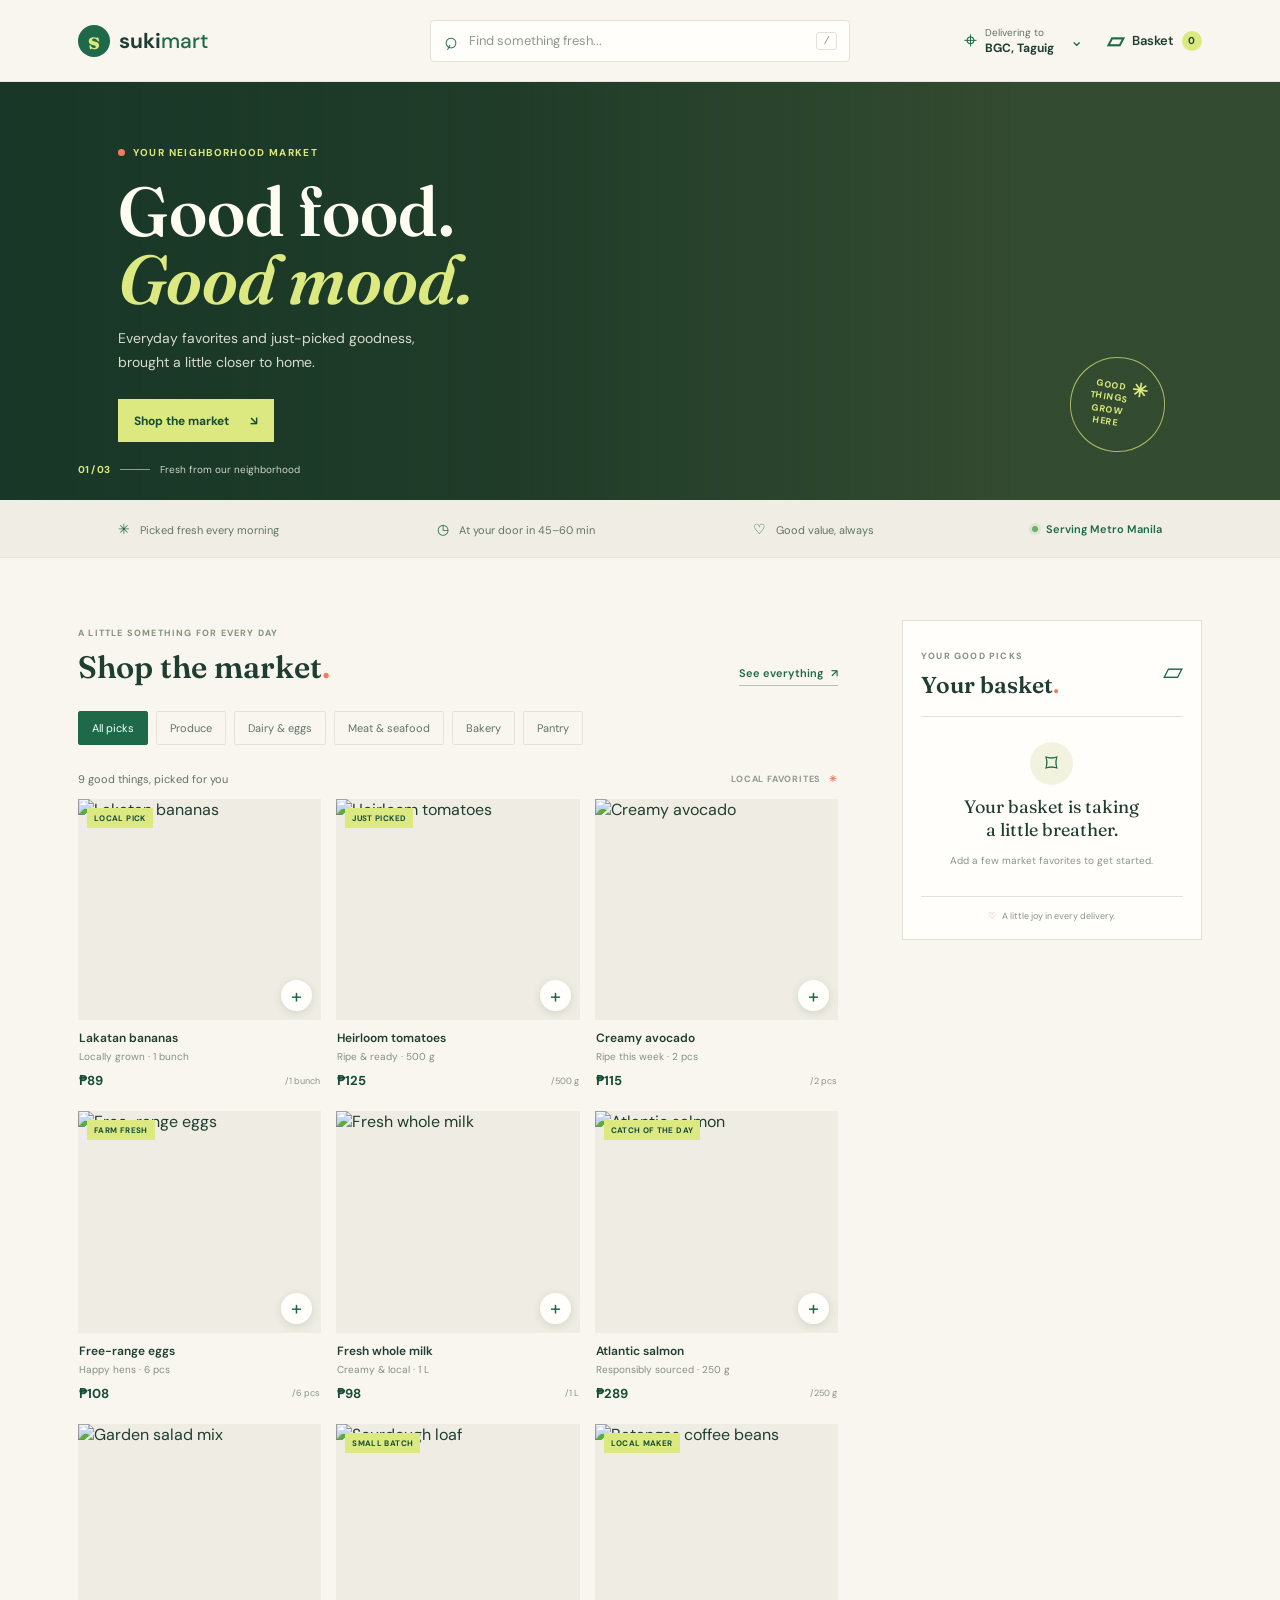
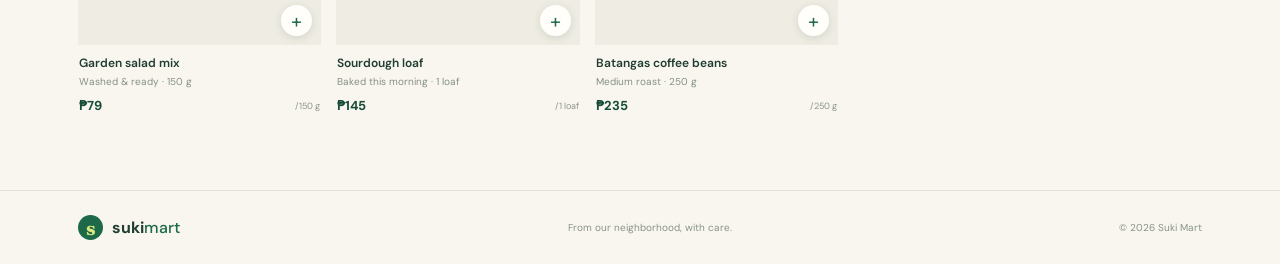
==== main/index.html @ c1ce72f1 "frontend" ====
<!doctype html>
<html lang="en">
	<head>
		<meta charset="utf-8">
		<meta name="viewport" content="width=device-width, initial-scale=1">
		<meta name="theme-color" content="#f8f6ee">
		<meta name="description" content="Fresh finds and everyday favorites from Suki Mart, delivered around Metro Manila.">
		<title>Suki Mart | Good food, close to home</title>
		<link rel="preconnect" href="https://fonts.googleapis.com">
		<link rel="preconnect" href="https://fonts.gstatic.com" crossorigin>
		<link href="https://fonts.googleapis.com/css2?family=DM+Sans:wght@400;500;600;700&family=Fraunces:opsz,wght@9..144,600;9..144,700&display=swap" rel="stylesheet">
		<link rel="stylesheet" href="styles.css">
		<script src="app.js" defer></script>
	</head>
	<body>
		<header class="site-header">
			<a class="brand" href="#top" aria-label="Suki Mart home">
				<span class="brand-mark" aria-hidden="true">s</span>
				<span>suki<span class="brand-light">mart</span></span>
			</a>

			<form class="search" role="search" id="search-form">
				<span class="search-icon" aria-hidden="true">⌕</span>
				<label class="visually-hidden" for="search-input">Search groceries</label>
				<input id="search-input" type="search" placeholder="Find something fresh..." autocomplete="off">
				<kbd> / </kbd>
			</form>

			<div class="header-actions">
				<label class="branch-picker">
					<span class="pin-icon" aria-hidden="true">⌖</span>
					<span class="branch-copy"><small>Delivering to</small>
						<select id="branch-select" aria-label="Choose delivery branch">
							<option>BGC, Taguig</option>
							<option>Makati</option>
							<option>Ortigas</option>
							<option>Kapitolyo</option>
							<option>Cubao</option>
							<option>Katipunan</option>
							<option>Tomas Morato</option>
							<option>Shaw</option>
							<option>Alabang</option>
							<option>BF Parañaque</option>
							<option>Marikina</option>
							<option>Ermita</option>
						</select>
					</span>
					<span class="chevron" aria-hidden="true">⌄</span>
				</label>
				<a class="cart-link" href="#your-basket" aria-label="View your basket">
					<span aria-hidden="true">▱</span>
					<span class="cart-link-label">Basket</span>
					<span class="cart-count" id="cart-count">0</span>
				</a>
			</div>
		</header>

		<main id="top">
			<section class="hero" aria-labelledby="hero-title">
				<div class="hero-content">
					<span class="eyebrow"><span class="eyebrow-dot"></span> YOUR NEIGHBORHOOD MARKET</span>
					<h1 id="hero-title">Good food.<br><em>Good mood.</em></h1>
					<p>Everyday favorites and just-picked goodness, brought a little closer to home.</p>
					<a class="hero-button" href="#market">Shop the market <span aria-hidden="true">↘</span></a>
				</div>
				<div class="hero-note"><span>01 / 03</span><span class="note-rule"></span><span>Fresh from our neighborhood</span></div>
				<div class="hero-stamp" aria-hidden="true"><span>GOOD<br>THINGS<br>GROW<br>HERE</span><span class="stamp-sun">✳</span></div>
			</section>

			<section class="promise-bar" aria-label="Suki Mart promises">
				<p><span>✳</span> Picked fresh every morning</p>
				<p><span>◷</span> At your door in 45–60 min</p>
				<p><span>♡</span> Good value, always</p>
				<p class="promise-location"><span class="live-dot"></span> Serving Metro Manila</p>
			</section>

			<section class="market-layout" id="market">
				<div class="market-main">
					<div class="section-heading">
						<div>
							<span class="eyebrow section-eyebrow">A LITTLE SOMETHING FOR EVERY DAY</span>
							<h2>Shop the market<span class="heading-period">.</span></h2>
						</div>
						<button class="text-button" type="button" id="clear-filters">See everything <span aria-hidden="true">↗</span></button>
					</div>

					<nav class="category-list" id="category-list" aria-label="Shop by category"></nav>
					<div class="results-line"><span id="results-count">Fresh picks for you</span><span class="sort-label">LOCAL FAVORITES <span aria-hidden="true">✳</span></span></div>
					<div class="product-grid" id="product-grid" aria-live="polite"></div>
				</div>

				<aside class="basket" id="your-basket" aria-labelledby="basket-title">
					<div class="basket-heading">
						<div><span class="eyebrow section-eyebrow">YOUR GOOD PICKS</span><h2 id="basket-title">Your basket<span class="heading-period">.</span></h2></div>
						<span class="basket-icon" aria-hidden="true">▱</span>
					</div>
					<div class="basket-items" id="basket-items"></div>
					<div class="basket-empty" id="basket-empty">
						<span class="empty-illustration" aria-hidden="true">⌑</span>
						<p>Your basket is taking<br>a little breather.</p>
						<span>Add a few market favorites to get started.</span>
					</div>
					<div class="basket-summary" id="basket-summary" hidden>
						<div><span>Subtotal</span><span id="subtotal">₱0</span></div>
						<div><span>Delivery</span><span id="delivery-fee">₱49</span></div>
						<div class="total-row"><strong>Total</strong><strong id="total">₱49</strong></div>
						<p class="delivery-note"><span aria-hidden="true">✳</span> Free delivery on orders over ₱1,000</p>
						<button class="checkout-button" type="button" id="checkout-button">Continue to checkout <span aria-hidden="true">→</span></button>
					</div>
					<div class="basket-footnote"><span aria-hidden="true">♡</span> A little joy in every delivery.</div>
				</aside>
			</section>
		</main>

		<footer class="site-footer">
			<a class="brand footer-brand" href="#top"><span class="brand-mark" aria-hidden="true">s</span><span>suki<span class="brand-light">mart</span></span></a>
			<span>From our neighborhood, with care.</span>
			<span>© 2026 Suki Mart</span>
		</footer>

		<div class="toast" id="toast" role="status" aria-live="polite"></div>
	</body>
</html>
---- main/styles.css ----
:root {
  color-scheme: light;
  --ink: #203d32;
  --ink-soft: #62736a;
  --green: #1d6949;
  --green-deep: #174c38;
  --lime: #dce980;
  --coral: #f27c61;
  --paper: #f8f6ee;
  --paper-dark: #efede3;
  --white: #fffefa;
  --line: #e4e2d8;
  --font-body: "DM Sans", sans-serif;
  --font-display: "Fraunces", Georgia, serif;
}

* { box-sizing: border-box; }
html { scroll-behavior: smooth; }
body { margin: 0; background: var(--paper); color: var(--ink); font-family: var(--font-body); -webkit-font-smoothing: antialiased; }
button, input, select { font: inherit; }
button, a, select { -webkit-tap-highlight-color: transparent; }
a { color: inherit; text-decoration: none; }
button { color: inherit; }
.visually-hidden { position: absolute; width: 1px; height: 1px; padding: 0; margin: -1px; overflow: hidden; clip: rect(0, 0, 0, 0); white-space: nowrap; border: 0; }

.site-header { min-height: 82px; padding: 0 6.1%; display: grid; grid-template-columns: 1fr minmax(220px, 420px) 1fr; align-items: center; gap: 30px; background: var(--paper); border-bottom: 1px solid rgba(32, 61, 50, .09); }
.brand { display: inline-flex; align-items: center; gap: 9px; width: fit-content; font-size: 21px; font-weight: 700; letter-spacing: 0; }
.brand-mark { width: 32px; height: 32px; display: grid; place-items: center; border-radius: 50%; background: var(--green); color: var(--lime); font-family: var(--font-display); font-size: 24px; font-weight: 700; }
.brand-light { color: var(--green); font-weight: 500; }
.search { height: 42px; display: flex; align-items: center; gap: 10px; padding: 0 12px; background: var(--white); border: 1px solid var(--line); border-radius: 4px; }
.search-icon { color: var(--green); font-size: 23px; line-height: 1; transform: rotate(-18deg); }
.search input { width: 100%; min-width: 0; border: 0; outline: 0; background: transparent; color: var(--ink); font-size: 13px; }
.search input::placeholder { color: #8c9990; }
.search kbd { flex: none; padding: 2px 6px; border: 1px solid var(--line); border-radius: 3px; color: #8c9990; font-size: 11px; }
.header-actions { display: flex; align-items: center; justify-content: flex-end; gap: 24px; }
.branch-picker { display: flex; align-items: center; gap: 8px; cursor: pointer; }
.pin-icon { color: var(--green); font-size: 23px; line-height: 1; }
.branch-copy { display: flex; flex-direction: column; gap: 1px; }
.branch-copy small { color: var(--ink-soft); font-size: 10px; }
.branch-copy select { max-width: 145px; padding: 0 16px 0 0; appearance: none; border: 0; outline: 0; background: transparent; color: var(--ink); font-size: 12px; font-weight: 700; cursor: pointer; }
.chevron { margin-left: -21px; color: var(--green); pointer-events: none; }
.cart-link { display: flex; align-items: center; gap: 8px; font-size: 13px; font-weight: 600; }
.cart-link > span:first-child { color: var(--green); font-size: 22px; }
.cart-count { min-width: 20px; height: 20px; padding: 0 5px; display: grid; place-items: center; border-radius: 50%; background: var(--lime); color: var(--green-deep); font-size: 10px; font-weight: 700; }

.hero { min-height: 400px; position: relative; overflow: hidden; display: flex; align-items: center; padding: 58px 9.2%; background-color: #344b30; background-image: linear-gradient(90deg, rgba(19, 51, 37, .84) 0%, rgba(19, 51, 37, .62) 40%, rgba(19, 51, 37, .03) 79%), url("https://images.unsplash.com/photo-1542838132-92c53300491e?auto=format&fit=crop&w=2000&q=85"); background-size: cover; background-position: center 52%; color: #fffdf2; animation: hero-appear .7s ease-out both; }
.hero-content { width: min(480px, 70%); position: relative; z-index: 1; }
.eyebrow { display: inline-flex; align-items: center; gap: 8px; color: var(--lime); font-size: 10px; font-weight: 700; letter-spacing: 1.35px; }
.eyebrow-dot, .live-dot { width: 7px; height: 7px; display: inline-block; border-radius: 50%; background: var(--coral); }
.hero h1 { margin: 17px 0 14px; font-family: var(--font-display); font-size: clamp(46px, 5.4vw, 72px); line-height: .98; font-weight: 600; letter-spacing: 0; }
.hero h1 em { color: var(--lime); font-weight: 600; }
.hero-content p { max-width: 340px; margin: 0 0 24px; color: rgba(255, 253, 242, .83); font-size: 14px; line-height: 1.7; }
.hero-button { min-height: 43px; padding: 0 16px; display: inline-flex; align-items: center; gap: 21px; background: var(--lime); color: var(--green-deep); font-size: 12px; font-weight: 700; transition: background .2s ease, transform .2s ease; }
.hero-button:hover { background: #edf5ac; transform: translateY(-2px); }
.hero-note { position: absolute; bottom: 24px; left: 6.1%; display: flex; align-items: center; gap: 10px; color: rgba(255,255,255,.78); font-size: 10px; }
.hero-note > span:first-child { color: var(--lime); font-weight: 700; }
.note-rule { width: 30px; height: 1px; background: rgba(255,255,255,.5); }
.hero-stamp { width: 95px; height: 95px; position: absolute; right: 9%; bottom: 48px; display: flex; align-items: center; justify-content: center; gap: 2px; transform: rotate(9deg); border: 1px solid rgba(220,233,128,.7); border-radius: 50%; color: var(--lime); text-align: center; font-size: 9px; font-weight: 700; line-height: 1.35; letter-spacing: .6px; }
.stamp-sun { align-self: flex-start; margin-top: 17px; font-size: 19px; }
.promise-bar { min-height: 58px; padding: 0 9.2%; display: flex; align-items: center; justify-content: space-between; gap: 16px; border-bottom: 1px solid var(--line); background: #f0eee4; }
.promise-bar p { margin: 0; color: var(--ink-soft); font-size: 11px; white-space: nowrap; }
.promise-bar p > span:not(.live-dot) { margin-right: 7px; color: var(--green); font-size: 14px; }
.promise-bar .promise-location { display: flex; align-items: center; gap: 8px; color: var(--green); font-weight: 600; }
.live-dot { width: 6px; height: 6px; background: #6baf64; box-shadow: 0 0 0 3px rgba(107,175,100,.15); }

.market-layout { max-width: 1440px; margin: 0 auto; padding: 62px 6.1% 76px; display: grid; grid-template-columns: minmax(0, 1fr) 300px; align-items: start; gap: clamp(34px, 5vw, 74px); }
.market-main { min-width: 0; }
.section-heading { display: flex; align-items: end; justify-content: space-between; gap: 16px; }
.section-eyebrow { color: #84927f; font-size: 9px; letter-spacing: 1.2px; }
.section-heading h2, .basket-heading h2 { margin: 7px 0 0; font-family: var(--font-display); font-size: 31px; font-weight: 600; letter-spacing: 0; }
.heading-period { color: var(--coral); }
.text-button { padding: 0 0 5px; border: 0; border-bottom: 1px solid #b7c0b5; background: transparent; color: var(--green); font-size: 11px; font-weight: 600; cursor: pointer; }
.text-button span { margin-left: 5px; }
.category-list { margin-top: 25px; display: flex; gap: 8px; overflow-x: auto; scrollbar-width: none; }
.category-list::-webkit-scrollbar { display: none; }
.category-chip { min-height: 34px; padding: 0 13px; flex: none; border: 1px solid var(--line); border-radius: 2px; background: transparent; color: var(--ink-soft); font-size: 11px; cursor: pointer; transition: background .18s ease, border-color .18s ease, color .18s ease; }
.category-chip:hover { border-color: #8aa493; color: var(--green); }
.category-chip[aria-pressed="true"] { border-color: var(--green); background: var(--green); color: white; }
.results-line { margin: 27px 0 13px; display: flex; align-items: center; justify-content: space-between; gap: 12px; color: var(--ink-soft); font-size: 11px; }
.sort-label { color: #919a8f; font-size: 9px; font-weight: 700; letter-spacing: .8px; }
.sort-label span { padding-left: 5px; color: var(--coral); }
.product-grid { display: grid; grid-template-columns: repeat(3, minmax(0, 1fr)); gap: 22px 15px; }
.product-card { min-width: 0; animation: card-appear .35s ease both; }
.product-image-wrap { position: relative; overflow: hidden; aspect-ratio: 1 / .91; background: var(--paper-dark); }
.product-image { width: 100%; height: 100%; display: block; object-fit: cover; transition: transform .4s cubic-bezier(.2,.7,.3,1); }
.product-card:hover .product-image { transform: scale(1.045); }
.product-tag { position: absolute; top: 9px; left: 9px; padding: 5px 7px; background: var(--lime); color: var(--green-deep); font-size: 8px; font-weight: 700; letter-spacing: .35px; text-transform: uppercase; }
.add-button { width: 31px; height: 31px; position: absolute; right: 9px; bottom: 9px; display: grid; place-items: center; border: 0; border-radius: 50%; background: var(--white); color: var(--green); box-shadow: 0 2px 8px rgba(23, 56, 40, .13); font-size: 20px; cursor: pointer; transition: background .18s ease, color .18s ease, transform .18s ease; }
.add-button:hover { background: var(--green); color: white; transform: rotate(90deg); }
.product-meta { padding: 10px 1px 0; }
.product-name { margin: 0; overflow: hidden; color: var(--ink); font-size: 12px; font-weight: 600; text-overflow: ellipsis; white-space: nowrap; }
.product-detail { margin: 4px 0 0; color: #859087; font-size: 10px; }
.product-price-row { margin-top: 9px; display: flex; align-items: center; justify-content: space-between; gap: 8px; }
.product-price { color: var(--green-deep); font-size: 13px; font-weight: 700; }
.product-unit { color: #8b958c; font-size: 9px; }
.no-results { grid-column: 1 / -1; padding: 44px 12px; color: var(--ink-soft); text-align: center; font-size: 13px; }

.basket { position: sticky; top: 20px; padding: 22px 18px 17px; border: 1px solid var(--line); background: var(--white); }
.basket-heading { display: flex; align-items: center; justify-content: space-between; padding-bottom: 17px; border-bottom: 1px solid var(--line); }
.basket-heading h2 { font-size: 23px; }
.basket-icon { color: var(--green); font-size: 26px; }
.basket-empty { padding: 25px 0 27px; text-align: center; }
.empty-illustration { width: 43px; height: 43px; margin: 0 auto 11px; display: grid; place-items: center; border-radius: 50%; background: #f2f3df; color: var(--green); font-size: 25px; }
.basket-empty p { margin: 0 0 7px; color: var(--ink); font-family: var(--font-display); font-size: 18px; line-height: 1.25; }
.basket-empty > span:last-child { color: #8a958c; font-size: 10px; }
.basket-items { display: flex; flex-direction: column; }
.basket-item { padding: 12px 0; display: grid; grid-template-columns: 48px minmax(0, 1fr) auto; align-items: center; gap: 10px; border-bottom: 1px solid #eeece5; }
.basket-item img { width: 48px; height: 48px; object-fit: cover; background: var(--paper-dark); }
.basket-item-name { margin: 0; overflow: hidden; font-size: 10px; font-weight: 700; text-overflow: ellipsis; white-space: nowrap; }
.basket-item-price { margin: 4px 0 0; color: #829087; font-size: 10px; }
.quantity-control { display: flex; align-items: center; gap: 7px; }
.quantity-control button { width: 20px; height: 20px; padding: 0; display: grid; place-items: center; border: 1px solid var(--line); border-radius: 50%; background: transparent; color: var(--green); font-size: 13px; cursor: pointer; }
.quantity-control span { min-width: 10px; color: var(--ink); font-size: 10px; text-align: center; }
.basket-summary { padding-top: 13px; }
.basket-summary > div { margin-bottom: 9px; display: flex; justify-content: space-between; color: var(--ink-soft); font-size: 11px; }
.basket-summary .total-row { margin: 13px 0 0; padding-top: 12px; border-top: 1px solid var(--line); color: var(--ink); font-size: 14px; }
.delivery-note { margin: 12px 0; color: #78877c; font-size: 9px; }
.delivery-note span { padding-right: 5px; color: var(--coral); }
.checkout-button { width: 100%; min-height: 42px; padding: 0 12px; display: flex; align-items: center; justify-content: space-between; border: 0; background: var(--green); color: white; font-size: 11px; font-weight: 600; cursor: pointer; transition: background .18s ease; }
.checkout-button:hover { background: var(--green-deep); }
.basket-footnote { padding-top: 13px; border-top: 1px solid var(--line); color: #89938a; font-size: 9px; text-align: center; }
.basket-footnote span { padding-right: 4px; color: var(--coral); }
.site-footer { min-height: 74px; padding: 0 6.1%; display: flex; align-items: center; justify-content: space-between; gap: 16px; border-top: 1px solid var(--line); color: #89938a; font-size: 10px; }
.footer-brand { color: var(--ink); font-size: 16px; }
.footer-brand .brand-mark { width: 25px; height: 25px; font-size: 19px; }
.toast { position: fixed; right: 24px; bottom: 24px; z-index: 5; max-width: calc(100vw - 32px); padding: 13px 17px; transform: translateY(16px); opacity: 0; pointer-events: none; background: var(--green-deep); color: white; box-shadow: 0 8px 24px rgba(24, 51, 39, .18); font-size: 12px; transition: opacity .2s ease, transform .2s ease; }
.toast.is-visible { transform: translateY(0); opacity: 1; }
@keyframes hero-appear { from { opacity: .65; } to { opacity: 1; } }
@keyframes card-appear { from { opacity: 0; transform: translateY(8px); } to { opacity: 1; transform: translateY(0); } }

@media (max-width: 1020px) {
  .site-header { padding: 0 4%; grid-template-columns: auto minmax(180px, 1fr) auto; gap: 18px; }
  .header-actions { gap: 15px; }
  .market-layout { padding-right: 4%; padding-left: 4%; grid-template-columns: minmax(0, 1fr) 270px; gap: 28px; }
  .product-grid { grid-template-columns: repeat(2, minmax(0, 1fr)); }
  .promise-bar { padding-right: 5%; padding-left: 5%; }
}
@media (max-width: 720px) {
  .site-header { min-height: 68px; padding: 0 18px; grid-template-columns: 1fr auto; gap: 12px; }
  .brand { font-size: 19px; }
  .brand-mark { width: 29px; height: 29px; font-size: 22px; }
  .search { grid-column: 1 / -1; grid-row: 2; margin: 0 0 13px; }
  .header-actions { grid-column: 2; grid-row: 1; gap: 12px; }
  .branch-picker { gap: 4px; }
  .pin-icon { font-size: 19px; }
  .branch-copy small { font-size: 9px; }
  .branch-copy select { max-width: 105px; font-size: 11px; }
  .cart-link { gap: 4px; }
  .cart-link-label { display: none; }
  .hero { min-height: 370px; padding: 48px 25px 65px; background-position: 58% center; }
  .hero-content { width: min(380px, 88%); }
  .hero h1 { font-size: 54px; }
  .hero-stamp { width: 70px; height: 70px; right: 18px; bottom: 28px; font-size: 7px; }
  .stamp-sun { margin-top: 12px; font-size: 14px; }
  .hero-note { bottom: 20px; left: 24px; font-size: 9px; }
  .promise-bar { min-height: unset; padding: 14px 20px; justify-content: flex-start; gap: 10px 20px; flex-wrap: wrap; }
  .promise-bar p { font-size: 10px; }
  .market-layout { padding: 42px 20px 54px; grid-template-columns: 1fr; gap: 36px; }
  .section-heading h2 { font-size: 29px; }
  .category-list { margin-top: 20px; margin-right: -20px; padding-right: 20px; }
  .product-grid { grid-template-columns: repeat(2, minmax(0, 1fr)); gap: 20px 12px; }
  .product-image-wrap { aspect-ratio: 1 / .95; }
  .product-name { font-size: 11px; }
  .basket { position: static; }
  .site-footer { padding: 18px 20px; flex-wrap: wrap; }
  .site-footer > span:nth-child(2) { order: 3; width: 100%; }
}
@media (max-width: 390px) {
  .header-actions { gap: 8px; }
  .branch-copy select { max-width: 88px; }
  .pin-icon { display: none; }
  .hero h1 { font-size: 48px; }
  .sort-label { font-size: 8px; }
  .product-grid { gap: 17px 9px; }
}
@media (prefers-reduced-motion: reduce) {
  *, *::before, *::after { scroll-behavior: auto !important; animation-duration: .01ms !important; animation-iteration-count: 1 !important; transition-duration: .01ms !important; }
}
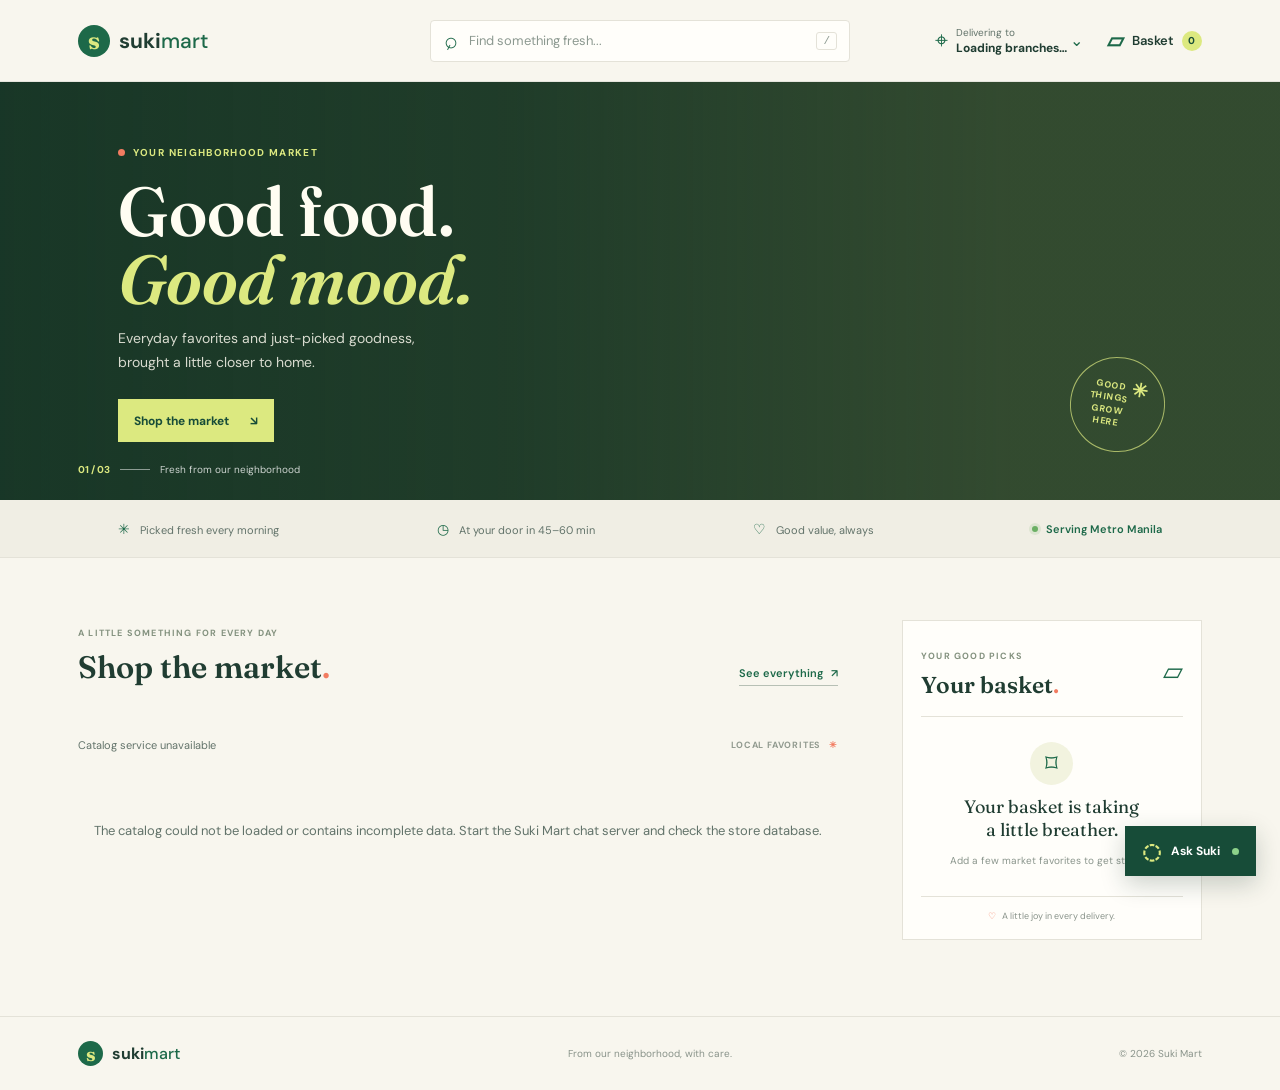
==== commit cbef90dd: "data and responsiveness" ====
--- a/main/index.html
+++ b/main/index.html
@@ -31,18 +31,7 @@
 					<span class="pin-icon" aria-hidden="true">⌖</span>
 					<span class="branch-copy"><small>Delivering to</small>
 						<select id="branch-select" aria-label="Choose delivery branch">
-							<option>BGC, Taguig</option>
-							<option>Makati</option>
-							<option>Ortigas</option>
-							<option>Kapitolyo</option>
-							<option>Cubao</option>
-							<option>Katipunan</option>
-							<option>Tomas Morato</option>
-							<option>Shaw</option>
-							<option>Alabang</option>
-							<option>BF Parañaque</option>
-							<option>Marikina</option>
-							<option>Ermita</option>
+							<option value="">Loading branches…</option>
 						</select>
 					</span>
 					<span class="chevron" aria-hidden="true">⌄</span>
@@ -85,8 +74,8 @@
 					</div>
 
 					<nav class="category-list" id="category-list" aria-label="Shop by category"></nav>
-					<div class="results-line"><span id="results-count">Fresh picks for you</span><span class="sort-label">LOCAL FAVORITES <span aria-hidden="true">✳</span></span></div>
-					<div class="product-grid" id="product-grid" aria-live="polite"></div>
+					<div class="results-line"><span id="results-count">Loading the Suki Mart catalog…</span><span class="sort-label">LOCAL FAVORITES <span aria-hidden="true">✳</span></span></div>
+					<div class="product-grid" id="product-grid" aria-live="polite" aria-busy="true"></div>
 				</div>
 
 				<aside class="basket" id="your-basket" aria-labelledby="basket-title">
@@ -119,5 +108,37 @@
 		</footer>
 
 		<div class="toast" id="toast" role="status" aria-live="polite"></div>
+
+		<div class="chat-widget">
+			<section class="chat-panel" id="chat-panel" aria-labelledby="chat-title" hidden>
+				<header class="chat-header">
+					<div class="chat-agent-mark" aria-hidden="true">s</div>
+					<div class="chat-agent-copy">
+						<h2 id="chat-title">Suki assistant</h2>
+						<span><span class="chat-status-dot" id="chat-status-dot"></span><span id="chat-status">Checking local Hermes…</span></span>
+					</div>
+					<button class="chat-icon-button" id="chat-close" type="button" aria-label="Close chat">×</button>
+				</header>
+				<div class="chat-messages" id="chat-messages" role="log" aria-live="polite" aria-relevant="additions text">
+					<div class="chat-welcome">
+						<p>Hi, I’m Suki. What can I help you figure out?</p>
+						<div class="chat-suggestions">
+							<button type="button" data-prompt="Give me a supplier reliability report and highlight the biggest risk.">Supplier reliability</button>
+							<button type="button" data-prompt="Which overdue purchase orders should we chase first? Use current stock cover.">Overdue orders</button>
+							<button type="button" data-prompt="Show the shelf impact for the worst supplier, including revenue exposure.">Shelf impact</button>
+						</div>
+					</div>
+				</div>
+				<form class="chat-form" id="chat-form">
+					<label class="visually-hidden" for="chat-input">Message Suki</label>
+					<textarea id="chat-input" rows="1" maxlength="1200" placeholder="Ask about suppliers or store operations…" required></textarea>
+					<button class="chat-send" id="chat-send" type="submit" aria-label="Send message" disabled><span aria-hidden="true">↑</span></button>
+				</form>
+				<p class="chat-footnote">Powered by your local Hermes agent</p>
+			</section>
+			<button class="chat-launcher" id="chat-toggle" type="button" aria-expanded="false" aria-controls="chat-panel">
+				<span class="chat-launcher-icon" aria-hidden="true">◌</span><span>Ask Suki</span><span class="chat-launcher-dot" aria-hidden="true"></span>
+			</button>
+		</div>
 	</body>
 </html>
--- a/main/styles.css
+++ b/main/styles.css
@@ -15,6 +15,7 @@
 }
 
 * { box-sizing: border-box; }
+[hidden] { display: none !important; }
 html { scroll-behavior: smooth; }
 body { margin: 0; background: var(--paper); color: var(--ink); font-family: var(--font-body); -webkit-font-smoothing: antialiased; }
 button, input, select { font: inherit; }
@@ -108,8 +109,10 @@
 .basket-item img { width: 48px; height: 48px; object-fit: cover; background: var(--paper-dark); }
 .basket-item-name { margin: 0; overflow: hidden; font-size: 10px; font-weight: 700; text-overflow: ellipsis; white-space: nowrap; }
 .basket-item-price { margin: 4px 0 0; color: #829087; font-size: 10px; }
+.basket-item-stock { margin: 4px 0 0; color: #a34c38; font-size: 9px; line-height: 1.35; }
 .quantity-control { display: flex; align-items: center; gap: 7px; }
 .quantity-control button { width: 20px; height: 20px; padding: 0; display: grid; place-items: center; border: 1px solid var(--line); border-radius: 50%; background: transparent; color: var(--green); font-size: 13px; cursor: pointer; }
+.quantity-control button:disabled { color: #a0aaa1; cursor: not-allowed; opacity: .55; }
 .quantity-control span { min-width: 10px; color: var(--ink); font-size: 10px; text-align: center; }
 .basket-summary { padding-top: 13px; }
 .basket-summary > div { margin-bottom: 9px; display: flex; justify-content: space-between; color: var(--ink-soft); font-size: 11px; }
@@ -125,6 +128,41 @@
 .footer-brand .brand-mark { width: 25px; height: 25px; font-size: 19px; }
 .toast { position: fixed; right: 24px; bottom: 24px; z-index: 5; max-width: calc(100vw - 32px); padding: 13px 17px; transform: translateY(16px); opacity: 0; pointer-events: none; background: var(--green-deep); color: white; box-shadow: 0 8px 24px rgba(24, 51, 39, .18); font-size: 12px; transition: opacity .2s ease, transform .2s ease; }
 .toast.is-visible { transform: translateY(0); opacity: 1; }
+
+.add-button:disabled { cursor: not-allowed; opacity: .5; }
+.chat-widget { position: fixed; right: 24px; bottom: 24px; z-index: 10; display: flex; align-items: flex-end; flex-direction: column; gap: 12px; }
+.chat-launcher { min-height: 50px; padding: 0 17px; display: flex; align-items: center; gap: 10px; border: 0; background: var(--green-deep); color: white; box-shadow: 0 8px 24px rgba(24, 51, 39, .22); font-size: 12px; font-weight: 700; cursor: pointer; transition: transform .18s ease, background .18s ease; }
+.chat-launcher:hover { transform: translateY(-2px); background: var(--green); }
+.chat-launcher-icon { color: var(--lime); font-size: 22px; }
+.chat-launcher-dot { width: 7px; height: 7px; margin-left: 2px; border-radius: 50%; background: #8dd28a; }
+.chat-panel { width: min(370px, calc(100vw - 32px)); height: min(540px, calc(100vh - 104px)); height: min(540px, calc(100dvh - 104px)); min-height: 0; display: flex; flex-direction: column; overflow: hidden; border: 1px solid rgba(32, 61, 50, .14); background: var(--white); box-shadow: 0 14px 45px rgba(25, 48, 37, .22); animation: chat-appear .18s ease-out both; }
+.chat-panel[hidden] { display: none; }
+.chat-header { min-height: 69px; padding: 12px 15px; display: flex; align-items: center; gap: 10px; background: var(--green-deep); color: white; }
+.chat-agent-mark { width: 34px; height: 34px; display: grid; place-items: center; flex: none; border-radius: 50%; background: var(--lime); color: var(--green-deep); font-family: var(--font-display); font-size: 24px; }
+.chat-agent-copy { min-width: 0; flex: 1; }
+.chat-agent-copy h2 { margin: 0; font-family: var(--font-display); font-size: 17px; font-weight: 600; }
+.chat-agent-copy > span { margin-top: 3px; display: flex; align-items: center; gap: 6px; color: rgba(255,255,255,.75); font-size: 10px; }
+.chat-status-dot { width: 6px; height: 6px; border-radius: 50%; background: #e9b56c; }
+.chat-status-dot.is-connected { background: #93d28c; }
+.chat-icon-button { width: 32px; height: 32px; display: grid; place-items: center; border: 0; background: transparent; color: white; font-size: 25px; cursor: pointer; }
+.chat-messages { min-height: 0; padding: 16px 14px; flex: 1; overflow-y: auto; background: #fbfaf6; }
+.chat-welcome { max-width: 95%; padding: 12px; border: 1px solid var(--line); background: white; color: var(--ink); font-size: 12px; line-height: 1.55; }
+.chat-welcome p { margin: 0 0 12px; }
+.chat-suggestions { display: flex; flex-direction: column; align-items: flex-start; gap: 6px; }
+.chat-suggestions button { max-width: 100%; padding: 7px 9px; border: 1px solid #dce6d9; background: #f4f7eb; color: var(--green-deep); font-size: 10px; text-align: left; cursor: pointer; }
+.chat-suggestions button:hover { border-color: var(--green); }
+.chat-message { width: fit-content; max-width: 90%; margin-top: 12px; padding: 10px 12px; white-space: pre-wrap; overflow-wrap: anywhere; font-size: 12px; line-height: 1.55; }
+.chat-message-user { margin-left: auto; background: var(--green); color: white; }
+.chat-message-assistant { border: 1px solid var(--line); background: white; color: var(--ink); }
+.chat-message.is-pending { color: var(--ink-soft); font-style: italic; }
+.chat-message.is-error { border-color: #efc6b8; background: #fff6f2; color: #8a3e2e; }
+.chat-form { margin: 0 12px; padding: 8px 8px 8px 12px; display: flex; align-items: flex-end; gap: 8px; border: 1px solid var(--line); background: white; }
+.chat-form textarea { width: 100%; max-height: 112px; min-height: 24px; padding: 3px 0; resize: none; border: 0; outline: 0; background: transparent; color: var(--ink); font-size: 12px; line-height: 1.5; }
+.chat-form textarea::placeholder { color: #909a92; }
+.chat-send { width: 30px; height: 30px; display: grid; place-items: center; flex: none; border: 0; background: var(--green); color: white; font-size: 19px; cursor: pointer; }
+.chat-send:disabled { background: #d7ddd5; color: #849087; cursor: not-allowed; }
+.chat-footnote { margin: 8px 14px 10px; color: #879187; font-size: 9px; text-align: center; }
+@keyframes chat-appear { from { opacity: 0; transform: translateY(7px); } to { opacity: 1; transform: translateY(0); } }
 @keyframes hero-appear { from { opacity: .65; } to { opacity: 1; } }
 @keyframes card-appear { from { opacity: 0; transform: translateY(8px); } to { opacity: 1; transform: translateY(0); } }
 
@@ -164,6 +202,9 @@
   .basket { position: static; }
   .site-footer { padding: 18px 20px; flex-wrap: wrap; }
   .site-footer > span:nth-child(2) { order: 3; width: 100%; }
+  .chat-widget { right: 14px; bottom: 14px; }
+  .chat-panel { width: min(400px, calc(100vw - 28px)); height: min(600px, calc(100vh - 84px)); height: min(600px, calc(100dvh - 84px)); }
+  .chat-launcher { min-height: 46px; }
 }
 @media (max-width: 390px) {
   .header-actions { gap: 8px; }
@@ -172,6 +213,8 @@
   .hero h1 { font-size: 48px; }
   .sort-label { font-size: 8px; }
   .product-grid { gap: 17px 9px; }
+  .chat-widget { right: 10px; bottom: 10px; }
+  .chat-panel { width: calc(100vw - 20px); height: calc(100vh - 72px); height: calc(100dvh - 72px); }
 }
 @media (prefers-reduced-motion: reduce) {
   *, *::before, *::after { scroll-behavior: auto !important; animation-duration: .01ms !important; animation-iteration-count: 1 !important; transition-duration: .01ms !important; }
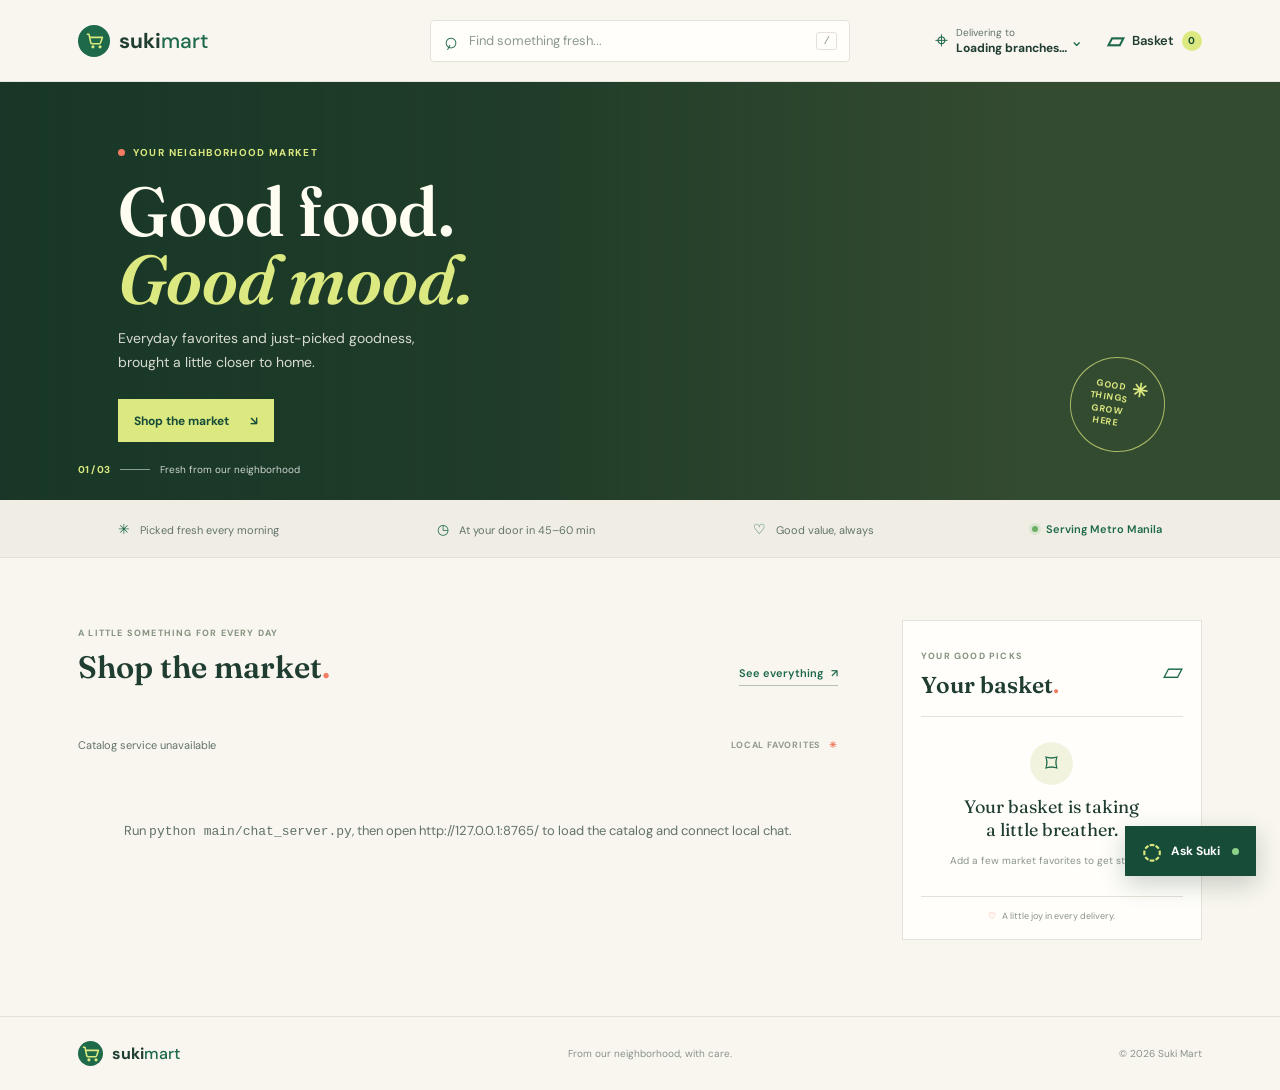
==== commit db86b9b9: "icon logo" ====
--- a/main/index.html
+++ b/main/index.html
@@ -15,7 +15,7 @@
 	<body>
 		<header class="site-header">
 			<a class="brand" href="#top" aria-label="Suki Mart home">
-				<span class="brand-mark" aria-hidden="true">s</span>
+				<span class="brand-mark" aria-hidden="true"><svg width="19" height="19" viewBox="0 0 24 24" fill="none" stroke="currentColor" stroke-width="2" stroke-linecap="round" stroke-linejoin="round"><path d="M3 4h2l2.2 10.5a2 2 0 0 0 2 1.6h8.7a2 2 0 0 0 1.9-1.4L22 8H6"/><circle cx="10" cy="20" r="1"/><circle cx="19" cy="20" r="1"/></svg></span>
 				<span>suki<span class="brand-light">mart</span></span>
 			</a>
 
@@ -102,7 +102,7 @@
 		</main>
 
 		<footer class="site-footer">
-			<a class="brand footer-brand" href="#top"><span class="brand-mark" aria-hidden="true">s</span><span>suki<span class="brand-light">mart</span></span></a>
+			<a class="brand footer-brand" href="#top"><span class="brand-mark" aria-hidden="true"><svg width="19" height="19" viewBox="0 0 24 24" fill="none" stroke="currentColor" stroke-width="2" stroke-linecap="round" stroke-linejoin="round"><path d="M3 4h2l2.2 10.5a2 2 0 0 0 2 1.6h8.7a2 2 0 0 0 1.9-1.4L22 8H6"/><circle cx="10" cy="20" r="1"/><circle cx="19" cy="20" r="1"/></svg></span><span>suki<span class="brand-light">mart</span></span></a>
 			<span>From our neighborhood, with care.</span>
 			<span>© 2026 Suki Mart</span>
 		</footer>
@@ -112,7 +112,7 @@
 		<div class="chat-widget">
 			<section class="chat-panel" id="chat-panel" aria-labelledby="chat-title" hidden>
 				<header class="chat-header">
-					<div class="chat-agent-mark" aria-hidden="true">s</div>
+					<div class="chat-agent-mark" aria-hidden="true"><svg width="19" height="19" viewBox="0 0 24 24" fill="none" stroke="currentColor" stroke-width="2" stroke-linecap="round" stroke-linejoin="round"><path d="M3 4h2l2.2 10.5a2 2 0 0 0 2 1.6h8.7a2 2 0 0 0 1.9-1.4L22 8H6"/><circle cx="10" cy="20" r="1"/><circle cx="19" cy="20" r="1"/></svg></div>
 					<div class="chat-agent-copy">
 						<h2 id="chat-title">Suki assistant</h2>
 						<span><span class="chat-status-dot" id="chat-status-dot"></span><span id="chat-status">Checking local Hermes…</span></span>
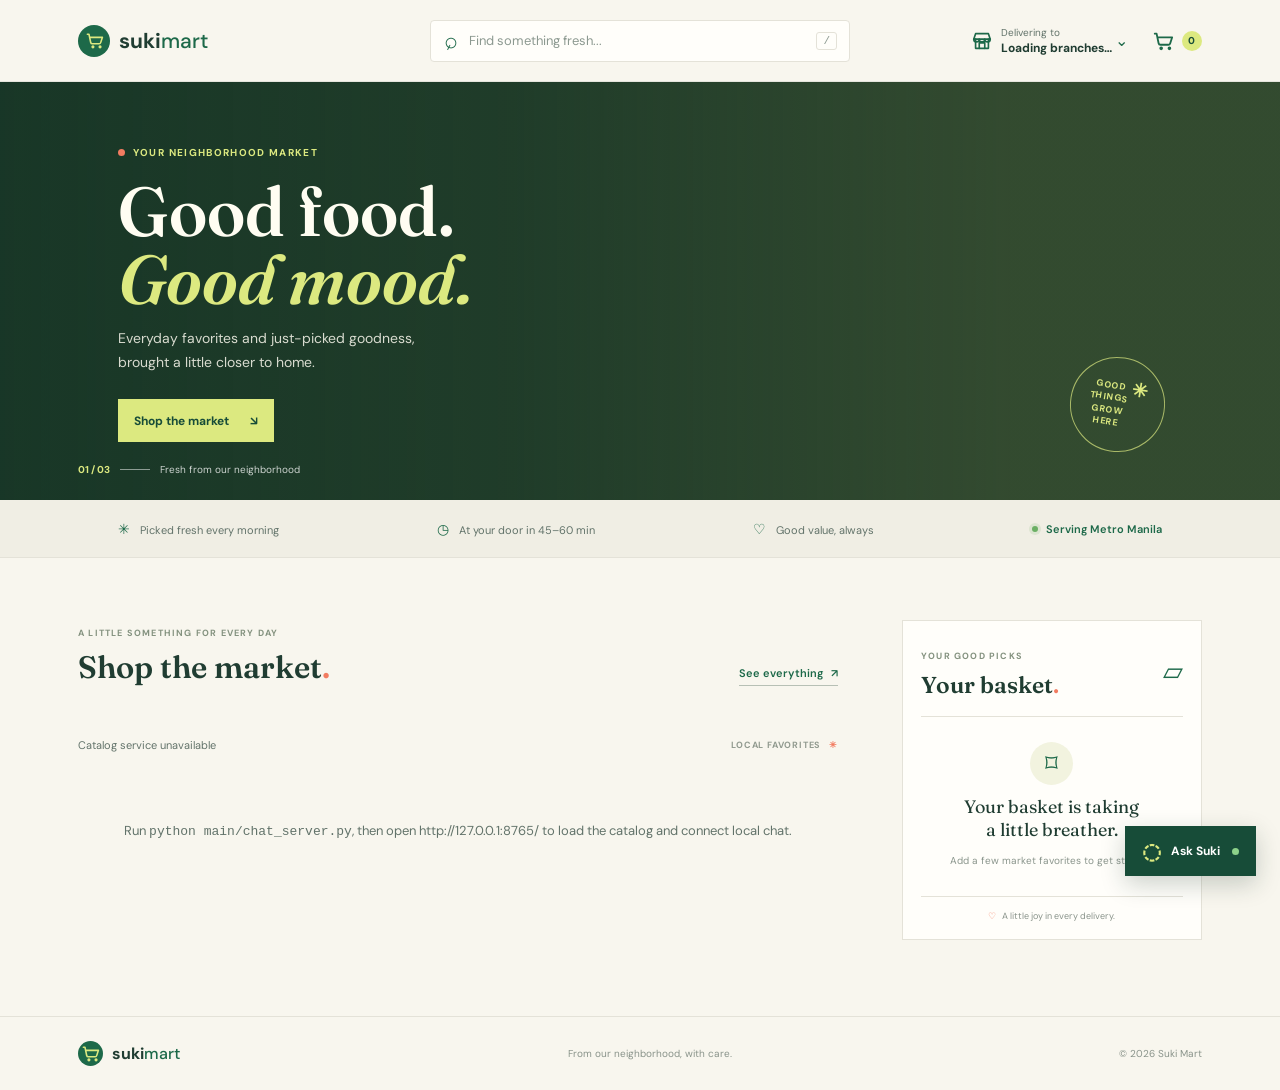
==== commit d0d55275: "icons" ====
--- a/main/index.html
+++ b/main/index.html
@@ -28,7 +28,7 @@
 
 			<div class="header-actions">
 				<label class="branch-picker">
-					<span class="pin-icon" aria-hidden="true">⌖</span>
+					<svg class="branch-icon" aria-hidden="true" viewBox="0 0 24 24" fill="none" stroke="currentColor" stroke-width="1.8" stroke-linecap="round" stroke-linejoin="round"><path d="M3 10h18l-2-6H5l-2 6Z"/><path d="M5 10v10h14V10"/><path d="M9 20v-6h6v6"/><path d="M3 10a3 3 0 0 0 6 0 3 3 0 0 0 6 0 3 3 0 0 0 6 0"/></svg>
 					<span class="branch-copy"><small>Delivering to</small>
 						<select id="branch-select" aria-label="Choose delivery branch">
 							<option value="">Loading branches…</option>
@@ -37,8 +37,7 @@
 					<span class="chevron" aria-hidden="true">⌄</span>
 				</label>
 				<a class="cart-link" href="#your-basket" aria-label="View your basket">
-					<span aria-hidden="true">▱</span>
-					<span class="cart-link-label">Basket</span>
+					<svg class="cart-icon" aria-hidden="true" viewBox="0 0 24 24" fill="none" stroke="currentColor" stroke-width="2" stroke-linecap="round" stroke-linejoin="round"><path d="M3 4h2l2.2 10.5a2 2 0 0 0 2 1.6h8.7a2 2 0 0 0 1.9-1.4L22 8H6"/><circle cx="10" cy="20" r="1"/><circle cx="19" cy="20" r="1"/></svg>
 					<span class="cart-count" id="cart-count">0</span>
 				</a>
 			</div>
--- a/main/styles.css
+++ b/main/styles.css
@@ -35,13 +35,13 @@
 .search kbd { flex: none; padding: 2px 6px; border: 1px solid var(--line); border-radius: 3px; color: #8c9990; font-size: 11px; }
 .header-actions { display: flex; align-items: center; justify-content: flex-end; gap: 24px; }
 .branch-picker { display: flex; align-items: center; gap: 8px; cursor: pointer; }
-.pin-icon { color: var(--green); font-size: 23px; line-height: 1; }
+.branch-icon { width: 22px; height: 22px; flex: none; color: var(--green); }
 .branch-copy { display: flex; flex-direction: column; gap: 1px; }
 .branch-copy small { color: var(--ink-soft); font-size: 10px; }
 .branch-copy select { max-width: 145px; padding: 0 16px 0 0; appearance: none; border: 0; outline: 0; background: transparent; color: var(--ink); font-size: 12px; font-weight: 700; cursor: pointer; }
 .chevron { margin-left: -21px; color: var(--green); pointer-events: none; }
 .cart-link { display: flex; align-items: center; gap: 8px; font-size: 13px; font-weight: 600; }
-.cart-link > span:first-child { color: var(--green); font-size: 22px; }
+.cart-icon { width: 22px; height: 22px; display: block; color: var(--green); }
 .cart-count { min-width: 20px; height: 20px; padding: 0 5px; display: grid; place-items: center; border-radius: 50%; background: var(--lime); color: var(--green-deep); font-size: 10px; font-weight: 700; }
 
 .hero { min-height: 400px; position: relative; overflow: hidden; display: flex; align-items: center; padding: 58px 9.2%; background-color: #344b30; background-image: linear-gradient(90deg, rgba(19, 51, 37, .84) 0%, rgba(19, 51, 37, .62) 40%, rgba(19, 51, 37, .03) 79%), url("https://images.unsplash.com/photo-1542838132-92c53300491e?auto=format&fit=crop&w=2000&q=85"); background-size: cover; background-position: center 52%; color: #fffdf2; animation: hero-appear .7s ease-out both; }
@@ -180,11 +180,9 @@
   .search { grid-column: 1 / -1; grid-row: 2; margin: 0 0 13px; }
   .header-actions { grid-column: 2; grid-row: 1; gap: 12px; }
   .branch-picker { gap: 4px; }
-  .pin-icon { font-size: 19px; }
   .branch-copy small { font-size: 9px; }
   .branch-copy select { max-width: 105px; font-size: 11px; }
   .cart-link { gap: 4px; }
-  .cart-link-label { display: none; }
   .hero { min-height: 370px; padding: 48px 25px 65px; background-position: 58% center; }
   .hero-content { width: min(380px, 88%); }
   .hero h1 { font-size: 54px; }
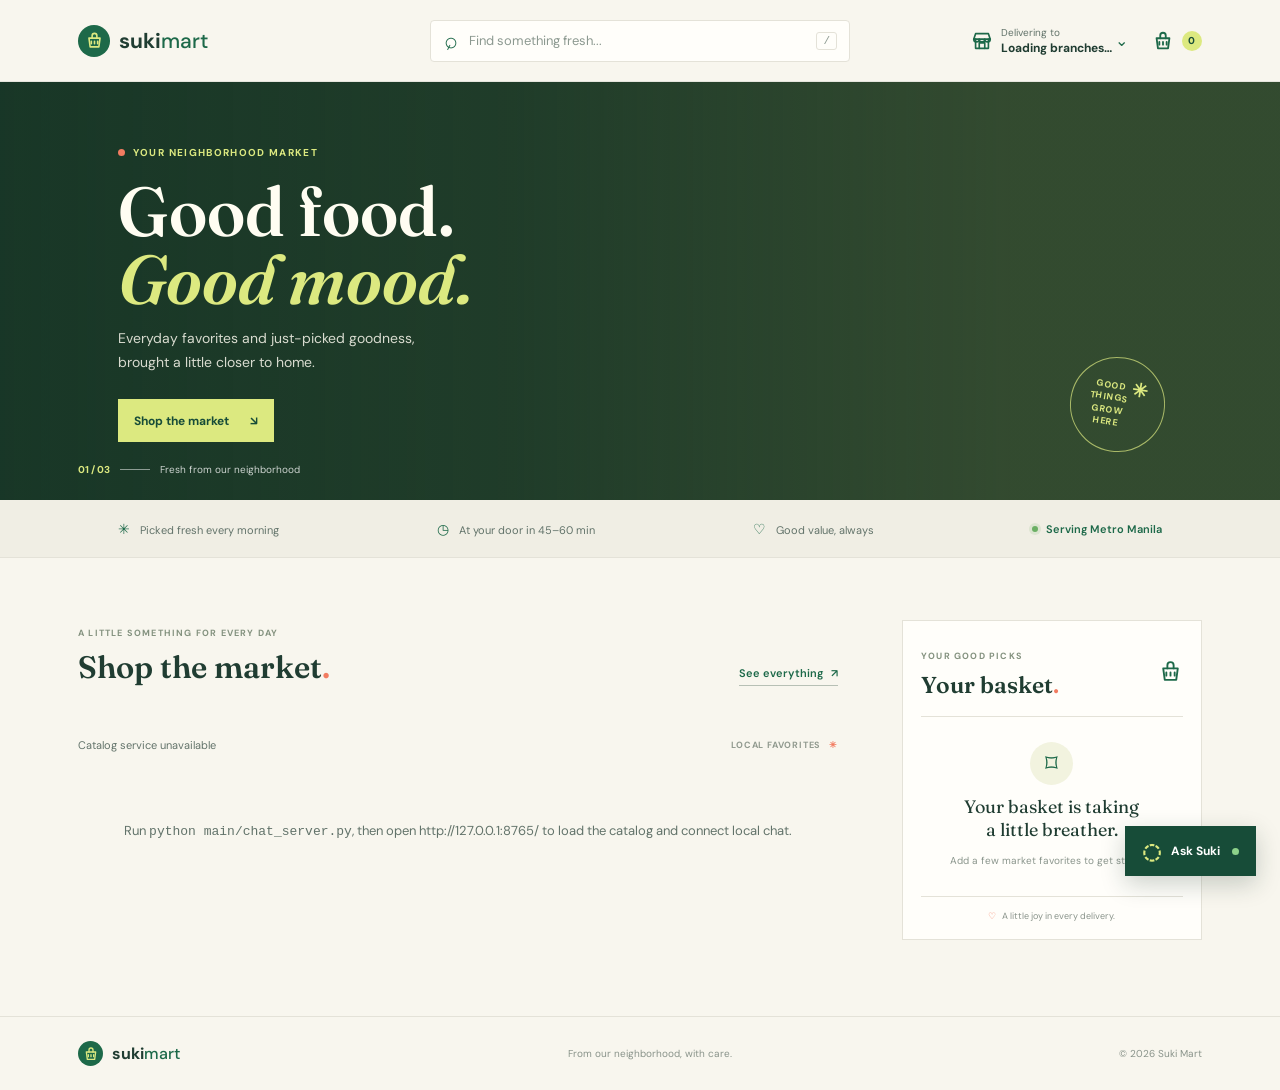
==== commit a3e56f58: "icons" ====
--- a/main/index.html
+++ b/main/index.html
@@ -15,7 +15,7 @@
 	<body>
 		<header class="site-header">
 			<a class="brand" href="#top" aria-label="Suki Mart home">
-				<span class="brand-mark" aria-hidden="true"><svg width="19" height="19" viewBox="0 0 24 24" fill="none" stroke="currentColor" stroke-width="2" stroke-linecap="round" stroke-linejoin="round"><path d="M3 4h2l2.2 10.5a2 2 0 0 0 2 1.6h8.7a2 2 0 0 0 1.9-1.4L22 8H6"/><circle cx="10" cy="20" r="1"/><circle cx="19" cy="20" r="1"/></svg></span>
+				<span class="brand-mark" aria-hidden="true"><svg width="19" height="19" viewBox="0 0 24 24" fill="none" stroke="currentColor" stroke-width="2" stroke-linecap="round" stroke-linejoin="round"><path d="M5 9h14l-1.5 11h-11L5 9Z"/><path d="M9 9V6a3 3 0 0 1 6 0v3M8 13v3m4-3v3m4-3v3"/></svg></span>
 				<span>suki<span class="brand-light">mart</span></span>
 			</a>
 
@@ -37,7 +37,7 @@
 					<span class="chevron" aria-hidden="true">⌄</span>
 				</label>
 				<a class="cart-link" href="#your-basket" aria-label="View your basket">
-					<svg class="cart-icon" aria-hidden="true" viewBox="0 0 24 24" fill="none" stroke="currentColor" stroke-width="2" stroke-linecap="round" stroke-linejoin="round"><path d="M3 4h2l2.2 10.5a2 2 0 0 0 2 1.6h8.7a2 2 0 0 0 1.9-1.4L22 8H6"/><circle cx="10" cy="20" r="1"/><circle cx="19" cy="20" r="1"/></svg>
+					<svg class="cart-icon" aria-hidden="true" viewBox="0 0 24 24" fill="none" stroke="currentColor" stroke-width="2" stroke-linecap="round" stroke-linejoin="round"><path d="M5 9h14l-1.5 11h-11L5 9Z"/><path d="M9 9V6a3 3 0 0 1 6 0v3M8 13v3m4-3v3m4-3v3"/></svg>
 					<span class="cart-count" id="cart-count">0</span>
 				</a>
 			</div>
@@ -80,7 +80,7 @@
 				<aside class="basket" id="your-basket" aria-labelledby="basket-title">
 					<div class="basket-heading">
 						<div><span class="eyebrow section-eyebrow">YOUR GOOD PICKS</span><h2 id="basket-title">Your basket<span class="heading-period">.</span></h2></div>
-						<span class="basket-icon" aria-hidden="true">▱</span>
+						<svg class="basket-icon" aria-hidden="true" viewBox="0 0 24 24" fill="none" stroke="currentColor" stroke-width="1.8" stroke-linecap="round" stroke-linejoin="round"><path d="M5 9h14l-1.5 11h-11L5 9Z"/><path d="M9 9V6a3 3 0 0 1 6 0v3M8 13v3m4-3v3m4-3v3"/></svg>
 					</div>
 					<div class="basket-items" id="basket-items"></div>
 					<div class="basket-empty" id="basket-empty">
@@ -101,7 +101,7 @@
 		</main>
 
 		<footer class="site-footer">
-			<a class="brand footer-brand" href="#top"><span class="brand-mark" aria-hidden="true"><svg width="19" height="19" viewBox="0 0 24 24" fill="none" stroke="currentColor" stroke-width="2" stroke-linecap="round" stroke-linejoin="round"><path d="M3 4h2l2.2 10.5a2 2 0 0 0 2 1.6h8.7a2 2 0 0 0 1.9-1.4L22 8H6"/><circle cx="10" cy="20" r="1"/><circle cx="19" cy="20" r="1"/></svg></span><span>suki<span class="brand-light">mart</span></span></a>
+			<a class="brand footer-brand" href="#top"><span class="brand-mark" aria-hidden="true"><svg width="16" height="16" viewBox="0 0 24 24" fill="none" stroke="currentColor" stroke-width="2" stroke-linecap="round" stroke-linejoin="round"><path d="M5 9h14l-1.5 11h-11L5 9Z"/><path d="M9 9V6a3 3 0 0 1 6 0v3M8 13v3m4-3v3m4-3v3"/></svg></span><span>suki<span class="brand-light">mart</span></span></a>
 			<span>From our neighborhood, with care.</span>
 			<span>© 2026 Suki Mart</span>
 		</footer>
--- a/main/styles.css
+++ b/main/styles.css
@@ -99,7 +99,7 @@
 .basket { position: sticky; top: 20px; padding: 22px 18px 17px; border: 1px solid var(--line); background: var(--white); }
 .basket-heading { display: flex; align-items: center; justify-content: space-between; padding-bottom: 17px; border-bottom: 1px solid var(--line); }
 .basket-heading h2 { font-size: 23px; }
-.basket-icon { color: var(--green); font-size: 26px; }
+.basket-icon { width: 25px; height: 25px; flex: none; color: var(--green); }
 .basket-empty { padding: 25px 0 27px; text-align: center; }
 .empty-illustration { width: 43px; height: 43px; margin: 0 auto 11px; display: grid; place-items: center; border-radius: 50%; background: #f2f3df; color: var(--green); font-size: 25px; }
 .basket-empty p { margin: 0 0 7px; color: var(--ink); font-family: var(--font-display); font-size: 18px; line-height: 1.25; }
